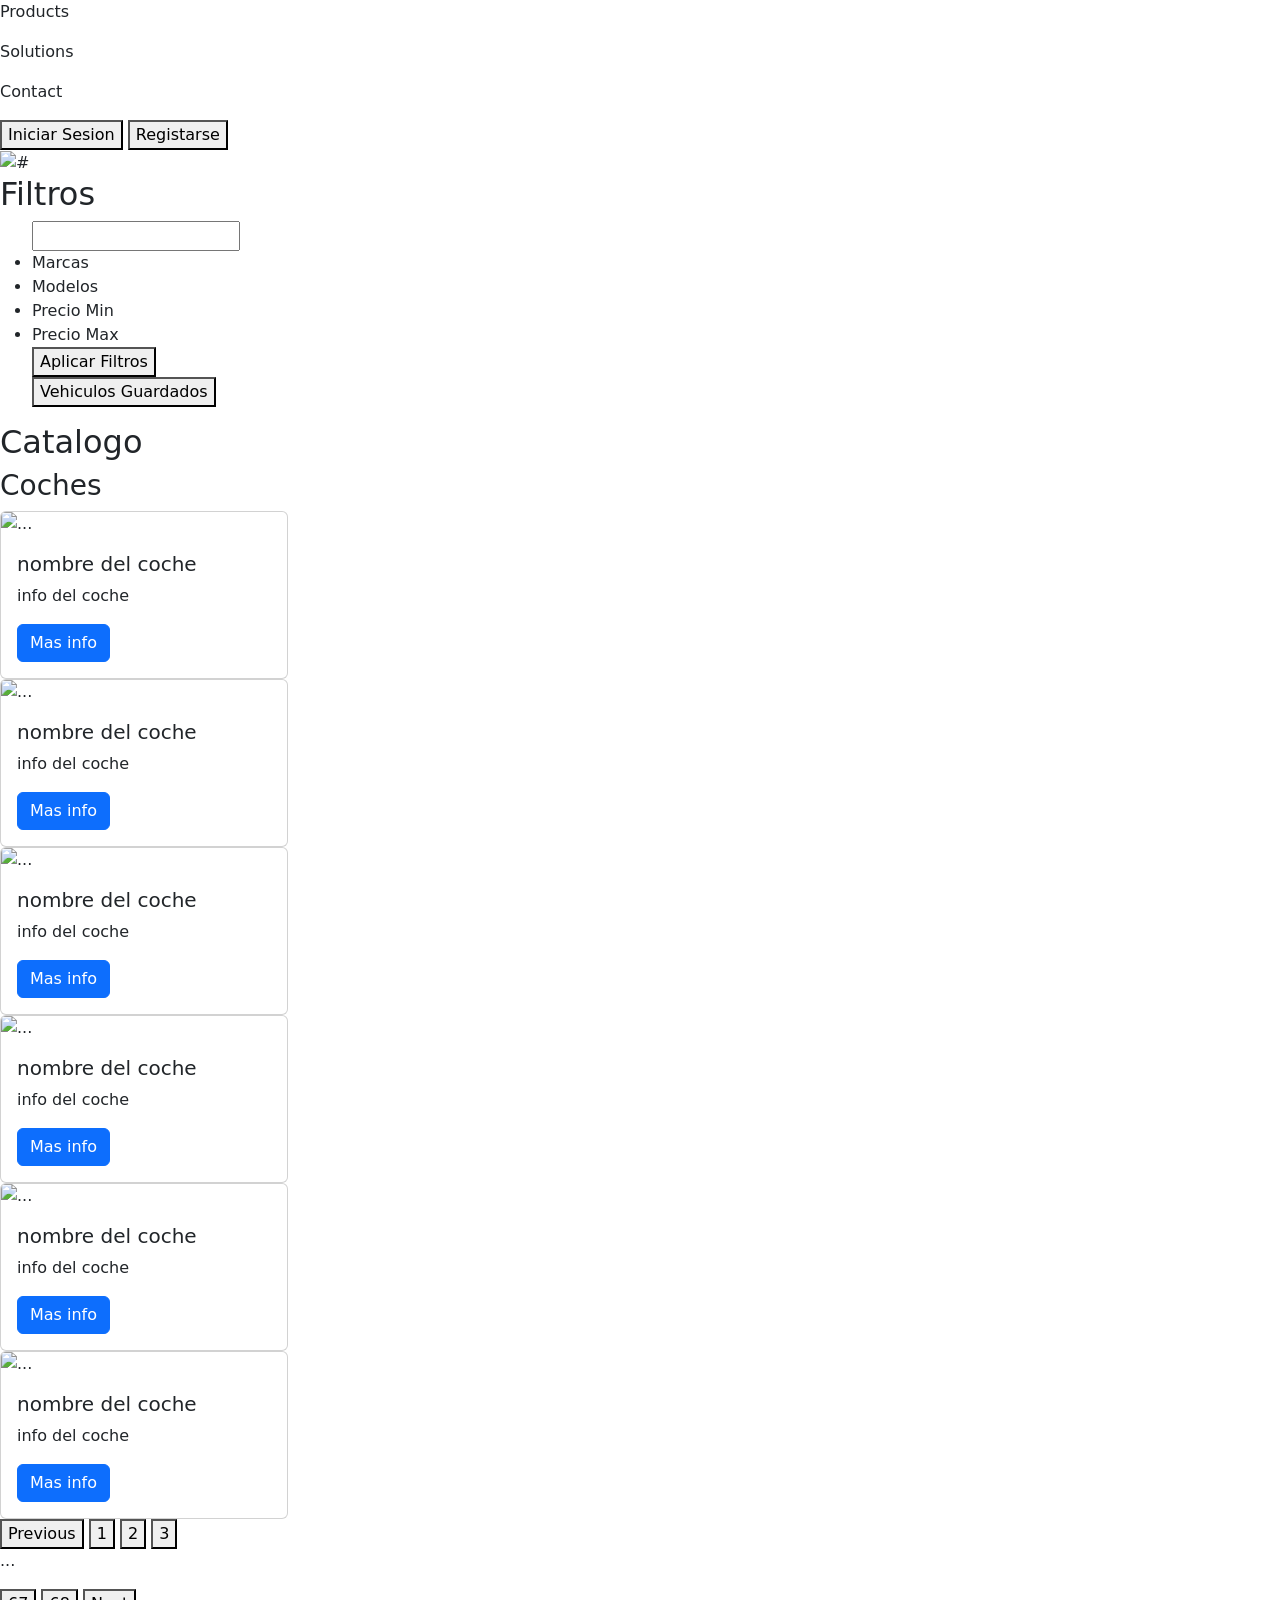
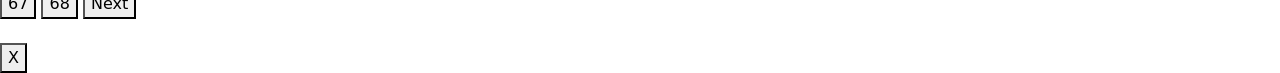
==== carShop/index.html @ bc6f09ae "first commit" ====
<!DOCTYPE html>
<html lang="en">
<head>
    <meta charset="UTF-8">
    <meta name="viewport" content="width=device-width, initial-scale=1.0">
    <title>Car Shop</title>
    <link href="scss/miestilo.css" rel="stylesheet">
</head>
<body>

    
    <header>
    <nav>
        <p>Products</p>
        <p>Solutions</p>
        <p>Contact</p>
        <button>Iniciar Sesion</button>
        <button>Registarse</button>
    </nav>
    </header>

    <img id="logo" src="#" alt="#">
    <h2>Filtros</h2>

    <ul>
        <input type="text" name="buscar" id="buscar">
        <li>Marcas</li>
        <li>Modelos</li>
        <li>Precio Min</li>
        <li>Precio Max</li>
        <button>Aplicar Filtros</button>
        <br>
        <button>Vehiculos Guardados</button>
    </ul>

    <section>

        <div>
            <h2>Catalogo</h2>
            <h3>Coches</h3>
        </div>

        <article>
            <div class="card" style="width: 18rem;">
                <img src="..." class="card-img-top" alt="...">
                <div class="card-body">
                    <h5 class="card-title">nombre del coche</h5>
                    <p class="card-text">info del coche</p>
                    <a href="#" class="btn btn-primary">Mas info</a>
                </div>
            </div>
        </article>
        
        <article>
            <div class="card" style="width: 18rem;">
                <img src="..." class="card-img-top" alt="...">
                <div class="card-body">
                    <h5 class="card-title">nombre del coche</h5>
                    <p class="card-text">info del coche</p>
                    <a href="#" class="btn btn-primary">Mas info</a>
                </div>
            </div>
        </article>

        <article>
            <div class="card" style="width: 18rem;">
                <img src="..." class="card-img-top" alt="...">
                <div class="card-body">
                    <h5 class="card-title">nombre del coche</h5>
                    <p class="card-text">info del coche</p>
                    <a href="#" class="btn btn-primary">Mas info</a>
                </div>
            </div>
        </article>

        <article>
            <div class="card" style="width: 18rem;">
                <img src="..." class="card-img-top" alt="...">
                <div class="card-body">
                    <h5 class="card-title">nombre del coche</h5>
                    <p class="card-text">info del coche</p>
                    <a href="#" class="btn btn-primary">Mas info</a>
                </div>
            </div>
        </article>

        <article>
            <div class="card" style="width: 18rem;">
                <img src="..." class="card-img-top" alt="...">
                <div class="card-body">
                    <h5 class="card-title">nombre del coche</h5>
                    <p class="card-text">info del coche</p>
                    <a href="#" class="btn btn-primary">Mas info</a>
                </div>
            </div>
        </article>

        <article>
            <div class="card" style="width: 18rem;">
                <img src="..." class="card-img-top" alt="...">
                <div class="card-body">
                    <h5 class="card-title">nombre del coche</h5>
                    <p class="card-text">info del coche</p>
                    <a href="#" class="btn btn-primary">Mas info</a>
                </div>
            </div>
        </article>

         <div>
            <button>Previous</button>
            <button>1</button>
            <button>2</button>
            <button>3</button>
            <p>...</p>
            <button>67</button>
            <button>68</button>
            <button>Next</button>
        </div>

    </section>
    
    <br>

    <footer>
        <button>X</button>
    </footer>


</body>
</html>
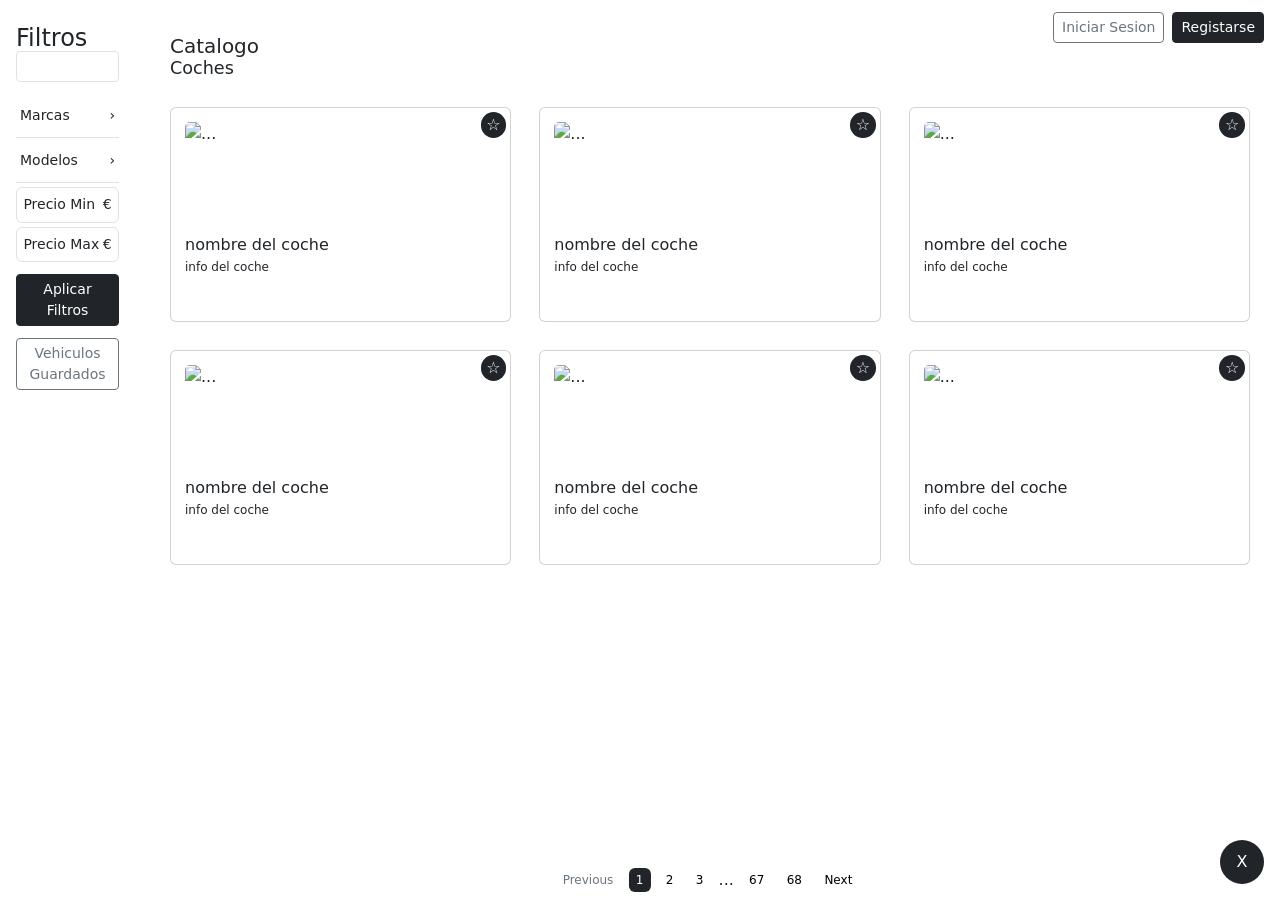
==== commit 8600f35c: "unifica estilos de las páginas de la tienda Co-authored-by: Copilot <223556219+Copilot@users.noreply" ====
--- a/carShop/index.html
+++ b/carShop/index.html
@@ -6,42 +6,42 @@
     <title>Car Shop</title>
     <link href="scss/miestilo.css" rel="stylesheet">
 </head>
-<body>
+<body class="catalog-page container-fluid p-0 min-vh-100">
 
     
-    <header>
-    <nav>
+    <header class="d-flex justify-content-end">
+    <nav class="d-flex align-items-center gap-2">
         <p>Products</p>
         <p>Solutions</p>
         <p>Contact</p>
-        <button>Iniciar Sesion</button>
-        <button>Registarse</button>
+        <button class="btn btn-outline-secondary btn-sm">Iniciar Sesion</button>
+        <button class="btn btn-dark btn-sm">Registarse</button>
     </nav>
     </header>
 
     <img id="logo" src="#" alt="#">
-    <h2>Filtros</h2>
+    <h2 class="h4">Filtros</h2>
 
-    <ul>
-        <input type="text" name="buscar" id="buscar">
+    <ul class="list-unstyled">
+        <input class="form-control form-control-sm" type="text" name="buscar" id="buscar">
         <li>Marcas</li>
         <li>Modelos</li>
         <li>Precio Min</li>
         <li>Precio Max</li>
-        <button>Aplicar Filtros</button>
+        <button class="btn btn-dark btn-sm w-100">Aplicar Filtros</button>
         <br>
-        <button>Vehiculos Guardados</button>
+        <button class="btn btn-outline-secondary btn-sm w-100">Vehiculos Guardados</button>
     </ul>
 
-    <section>
+    <section class="row g-4">
 
-        <div>
+        <div class="col-12">
             <h2>Catalogo</h2>
             <h3>Coches</h3>
         </div>
 
-        <article>
-            <div class="card" style="width: 18rem;">
+        <article class="col-12 col-sm-6 col-lg-4">
+            <div class="card h-100 w-100">
                 <img src="..." class="card-img-top" alt="...">
                 <div class="card-body">
                     <h5 class="card-title">nombre del coche</h5>
@@ -51,8 +51,8 @@
             </div>
         </article>
         
-        <article>
-            <div class="card" style="width: 18rem;">
+        <article class="col-12 col-sm-6 col-lg-4">
+            <div class="card h-100 w-100">
                 <img src="..." class="card-img-top" alt="...">
                 <div class="card-body">
                     <h5 class="card-title">nombre del coche</h5>
@@ -62,8 +62,8 @@
             </div>
         </article>
 
-        <article>
-            <div class="card" style="width: 18rem;">
+        <article class="col-12 col-sm-6 col-lg-4">
+            <div class="card h-100 w-100">
                 <img src="..." class="card-img-top" alt="...">
                 <div class="card-body">
                     <h5 class="card-title">nombre del coche</h5>
@@ -73,8 +73,8 @@
             </div>
         </article>
 
-        <article>
-            <div class="card" style="width: 18rem;">
+        <article class="col-12 col-sm-6 col-lg-4">
+            <div class="card h-100 w-100">
                 <img src="..." class="card-img-top" alt="...">
                 <div class="card-body">
                     <h5 class="card-title">nombre del coche</h5>
@@ -84,8 +84,8 @@
             </div>
         </article>
 
-        <article>
-            <div class="card" style="width: 18rem;">
+        <article class="col-12 col-sm-6 col-lg-4">
+            <div class="card h-100 w-100">
                 <img src="..." class="card-img-top" alt="...">
                 <div class="card-body">
                     <h5 class="card-title">nombre del coche</h5>
@@ -95,8 +95,8 @@
             </div>
         </article>
 
-        <article>
-            <div class="card" style="width: 18rem;">
+        <article class="col-12 col-sm-6 col-lg-4">
+            <div class="card h-100 w-100">
                 <img src="..." class="card-img-top" alt="...">
                 <div class="card-body">
                     <h5 class="card-title">nombre del coche</h5>
@@ -106,7 +106,7 @@
             </div>
         </article>
 
-         <div>
+         <div class="col-12 d-flex justify-content-center align-items-center gap-2">
             <button>Previous</button>
             <button>1</button>
             <button>2</button>
@@ -127,4 +127,4 @@
 
 
 </body>
-</html>+</html>
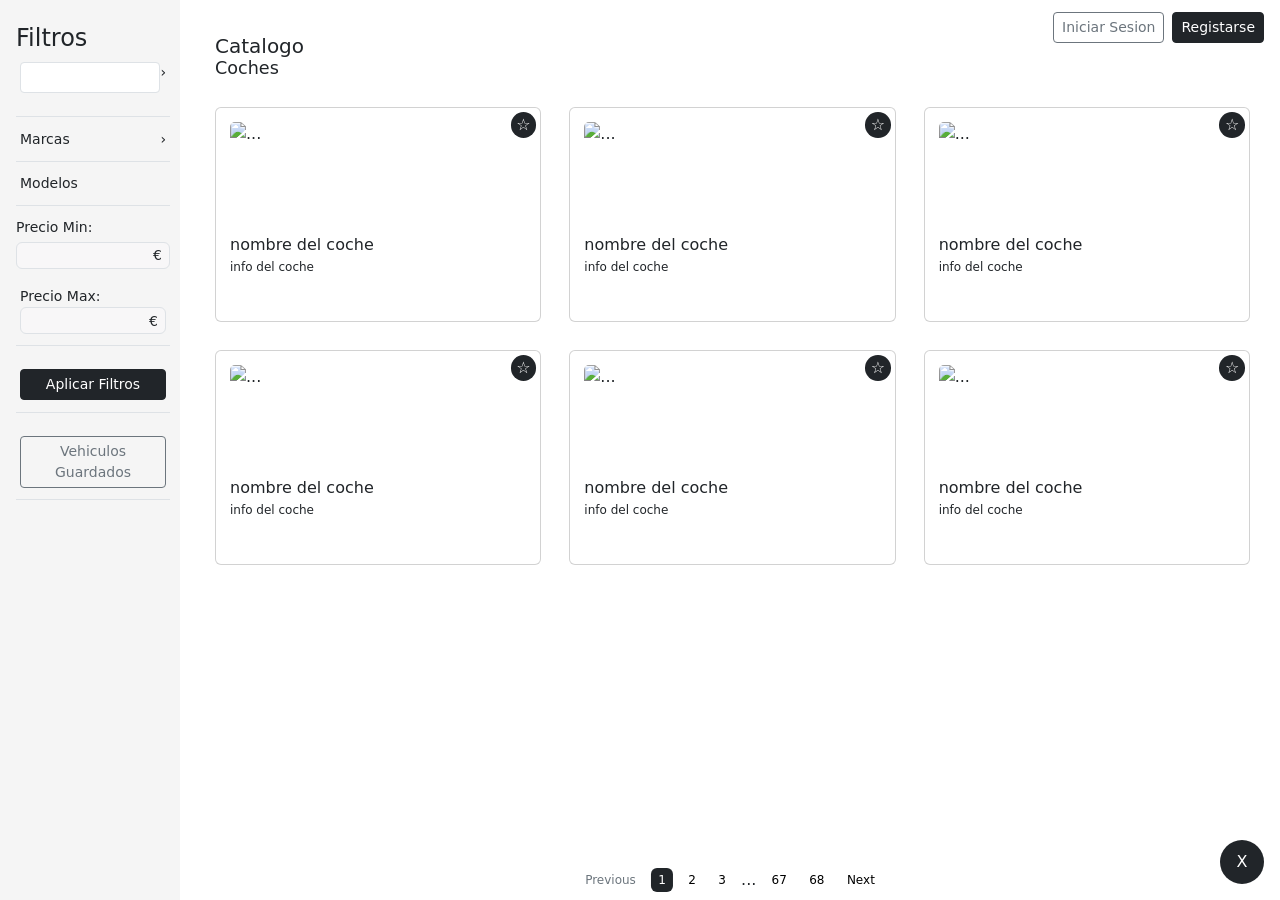
==== commit 9e705129: "Todo validado" ====
--- a/carShop/index.html
+++ b/carShop/index.html
@@ -4,7 +4,7 @@
     <meta charset="UTF-8">
     <meta name="viewport" content="width=device-width, initial-scale=1.0">
     <title>Car Shop</title>
-    <link href="scss/miestilo.css" rel="stylesheet">
+    <link href="css/miestilo.css" rel="stylesheet">
 </head>
 <body class="catalog-page container-fluid p-0 min-vh-100">
 
@@ -23,14 +23,27 @@
     <h2 class="h4">Filtros</h2>
 
     <ul class="list-unstyled">
-        <input class="form-control form-control-sm" type="text" name="buscar" id="buscar">
+        <li><input class="form-control form-control-sm" type="text" name="buscar" id="buscar"></li>
         <li>Marcas</li>
         <li>Modelos</li>
-        <li>Precio Min</li>
-        <li>Precio Max</li>
-        <button class="btn btn-dark btn-sm w-100">Aplicar Filtros</button>
-        <br>
-        <button class="btn btn-outline-secondary btn-sm w-100">Vehiculos Guardados</button>
+        <li class="price-filter">
+            <label for="price-min">Precio Min:</label>
+            <div class="price-input">
+                <input class="form-control form-control-sm" id="price-min" name="priceMin" type="number" min="0" step="any">
+                <span aria-hidden="true">€</span>
+            </div>
+        </li>
+        <li class="price-filter">
+            <label for="price-max">Precio Max:</label>
+            <div class="price-input">
+                <input class="form-control form-control-sm" id="price-max" name="priceMax" type="number" min="0" step="any">
+                <span aria-hidden="true">€</span>
+            </div>
+        </li>
+        
+        <li><button class="btn btn-dark btn-sm w-100">Aplicar Filtros</button></li>
+        
+        <li><button class="btn btn-outline-secondary btn-sm w-100">Vehiculos Guardados</button></li>
     </ul>
 
     <section class="row g-4">
@@ -44,7 +57,7 @@
             <div class="card h-100 w-100">
                 <img src="..." class="card-img-top" alt="...">
                 <div class="card-body">
-                    <h5 class="card-title">nombre del coche</h5>
+                    <h4 class="card-title">nombre del coche</h4>
                     <p class="card-text">info del coche</p>
                     <a href="#" class="btn btn-primary">Mas info</a>
                 </div>
@@ -55,7 +68,7 @@
             <div class="card h-100 w-100">
                 <img src="..." class="card-img-top" alt="...">
                 <div class="card-body">
-                    <h5 class="card-title">nombre del coche</h5>
+                    <h4 class="card-title">nombre del coche</h4>
                     <p class="card-text">info del coche</p>
                     <a href="#" class="btn btn-primary">Mas info</a>
                 </div>
@@ -66,7 +79,7 @@
             <div class="card h-100 w-100">
                 <img src="..." class="card-img-top" alt="...">
                 <div class="card-body">
-                    <h5 class="card-title">nombre del coche</h5>
+                    <h4 class="card-title">nombre del coche</h4>
                     <p class="card-text">info del coche</p>
                     <a href="#" class="btn btn-primary">Mas info</a>
                 </div>
@@ -77,7 +90,7 @@
             <div class="card h-100 w-100">
                 <img src="..." class="card-img-top" alt="...">
                 <div class="card-body">
-                    <h5 class="card-title">nombre del coche</h5>
+                    <h4 class="card-title">nombre del coche</h4>
                     <p class="card-text">info del coche</p>
                     <a href="#" class="btn btn-primary">Mas info</a>
                 </div>
@@ -88,7 +101,7 @@
             <div class="card h-100 w-100">
                 <img src="..." class="card-img-top" alt="...">
                 <div class="card-body">
-                    <h5 class="card-title">nombre del coche</h5>
+                    <h4 class="card-title">nombre del coche</h4>
                     <p class="card-text">info del coche</p>
                     <a href="#" class="btn btn-primary">Mas info</a>
                 </div>
@@ -99,7 +112,7 @@
             <div class="card h-100 w-100">
                 <img src="..." class="card-img-top" alt="...">
                 <div class="card-body">
-                    <h5 class="card-title">nombre del coche</h5>
+                    <h4 class="card-title">nombre del coche</h4>
                     <p class="card-text">info del coche</p>
                     <a href="#" class="btn btn-primary">Mas info</a>
                 </div>
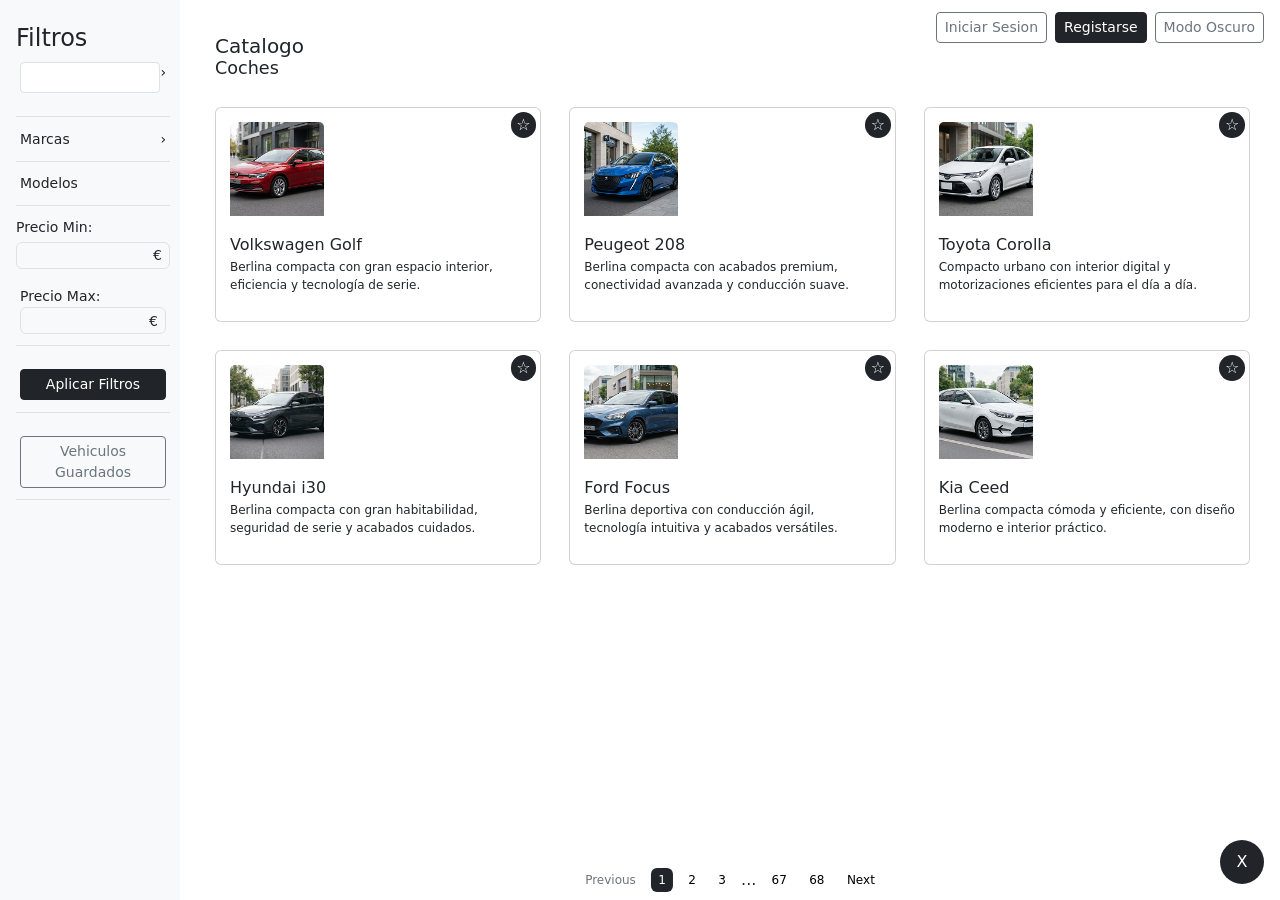
==== commit 411ed3a4: "Todo terminado" ====
--- a/carShop/index.html
+++ b/carShop/index.html
@@ -16,6 +16,7 @@
         <p>Contact</p>
         <button class="btn btn-outline-secondary btn-sm">Iniciar Sesion</button>
         <button class="btn btn-dark btn-sm">Registarse</button>
+        <button class="btn btn-outline-secondary btn-sm" id="theme-toggle" type="button" aria-pressed="false">Modo Oscuro</button>
     </nav>
     </header>
 
@@ -54,69 +55,69 @@
         </div>
 
         <article class="col-12 col-sm-6 col-lg-4">
-            <div class="card h-100 w-100">
-                <img src="..." class="card-img-top" alt="...">
+            <a href="coche.html" class="card h-100 w-100 text-decoration-none text-reset">
+                <img src="imagenes/Foto — Volkswagen Golf(1).png" class="card-img-top" alt="Volkswagen Golf rojo">
                 <div class="card-body">
-                    <h4 class="card-title">nombre del coche</h4>
-                    <p class="card-text">info del coche</p>
-                    <a href="#" class="btn btn-primary">Mas info</a>
+                    <h4 class="card-title">Volkswagen Golf</h4>
+                    <p class="card-text">Berlina compacta con gran espacio interior, eficiencia y tecnología de serie.</p>
+                    <span class="card-detail-icon" aria-hidden="true"></span>
                 </div>
-            </div>
+            </a>
         </article>
         
         <article class="col-12 col-sm-6 col-lg-4">
-            <div class="card h-100 w-100">
-                <img src="..." class="card-img-top" alt="...">
+            <a href="coche.html" class="card h-100 w-100 text-decoration-none text-reset">
+                <img src="imagenes/Foto — Peugeot 208(1).png" class="card-img-top" alt="Peugeot 208 azul">
                 <div class="card-body">
-                    <h4 class="card-title">nombre del coche</h4>
-                    <p class="card-text">info del coche</p>
-                    <a href="#" class="btn btn-primary">Mas info</a>
+                    <h4 class="card-title">Peugeot 208</h4>
+                    <p class="card-text">Berlina compacta con acabados premium, conectividad avanzada y conducción suave.</p>
+                    <span class="card-detail-icon" aria-hidden="true"></span>
                 </div>
-            </div>
+            </a>
         </article>
 
         <article class="col-12 col-sm-6 col-lg-4">
-            <div class="card h-100 w-100">
-                <img src="..." class="card-img-top" alt="...">
+            <a href="coche.html" class="card h-100 w-100 text-decoration-none text-reset">
+                <img src="imagenes/Foto — Toyota Corolla(1).png" class="card-img-top" alt="Toyota Corolla blanco">
                 <div class="card-body">
-                    <h4 class="card-title">nombre del coche</h4>
-                    <p class="card-text">info del coche</p>
-                    <a href="#" class="btn btn-primary">Mas info</a>
+                    <h4 class="card-title">Toyota Corolla</h4>
+                    <p class="card-text">Compacto urbano con interior digital y motorizaciones eficientes para el día a día.</p>
+                    <span class="card-detail-icon" aria-hidden="true"></span>
                 </div>
-            </div>
+            </a>
         </article>
 
         <article class="col-12 col-sm-6 col-lg-4">
-            <div class="card h-100 w-100">
-                <img src="..." class="card-img-top" alt="...">
+            <a href="coche.html" class="card h-100 w-100 text-decoration-none text-reset">
+                <img src="imagenes/Foto — Hyundai i30(1).png" class="card-img-top" alt="Hyundai i30 negro">
                 <div class="card-body">
-                    <h4 class="card-title">nombre del coche</h4>
-                    <p class="card-text">info del coche</p>
-                    <a href="#" class="btn btn-primary">Mas info</a>
+                    <h4 class="card-title">Hyundai i30</h4>
+                    <p class="card-text">Berlina compacta con gran habitabilidad, seguridad de serie y acabados cuidados.</p>
+                    <span class="card-detail-icon" aria-hidden="true"></span>
                 </div>
-            </div>
+            </a>
         </article>
 
         <article class="col-12 col-sm-6 col-lg-4">
-            <div class="card h-100 w-100">
-                <img src="..." class="card-img-top" alt="...">
+            <a href="coche.html" class="card h-100 w-100 text-decoration-none text-reset">
+                <img src="imagenes/Foto — Ford Focus(1).png" class="card-img-top" alt="Ford Focus azul">
                 <div class="card-body">
-                    <h4 class="card-title">nombre del coche</h4>
-                    <p class="card-text">info del coche</p>
-                    <a href="#" class="btn btn-primary">Mas info</a>
+                    <h4 class="card-title">Ford Focus</h4>
+                    <p class="card-text">Berlina deportiva con conducción ágil, tecnología intuitiva y acabados versátiles.</p>
+                    <span class="card-detail-icon" aria-hidden="true"></span>
                 </div>
-            </div>
+            </a>
         </article>
 
         <article class="col-12 col-sm-6 col-lg-4">
-            <div class="card h-100 w-100">
-                <img src="..." class="card-img-top" alt="...">
+            <a href="coche.html" class="card h-100 w-100 text-decoration-none text-reset">
+                <img src="imagenes/Foto — Kia Ceed(1).png" class="card-img-top" alt="Kia Ceed blanco">
                 <div class="card-body">
-                    <h4 class="card-title">nombre del coche</h4>
-                    <p class="card-text">info del coche</p>
-                    <a href="#" class="btn btn-primary">Mas info</a>
+                    <h4 class="card-title">Kia Ceed</h4>
+                    <p class="card-text">Berlina compacta cómoda y eficiente, con diseño moderno e interior práctico.</p>
+                    <span class="card-detail-icon" aria-hidden="true"></span>
                 </div>
-            </div>
+            </a>
         </article>
 
          <div class="col-12 d-flex justify-content-center align-items-center gap-2">
@@ -139,5 +140,6 @@
     </footer>
 
 
+    <script src="js/modo_oscuro.js" defer></script>
 </body>
 </html>
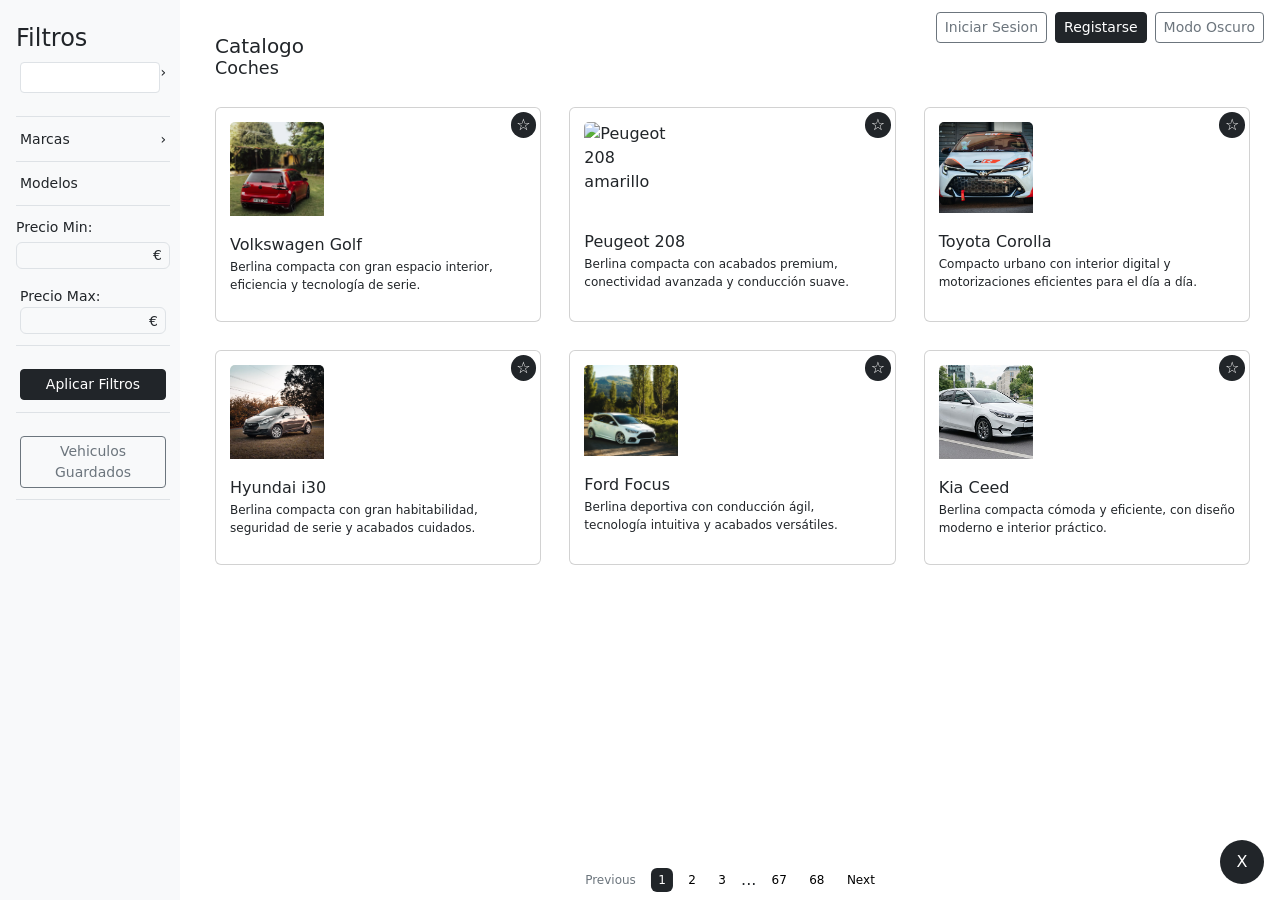
==== commit edcc48ba: "añadiendo fotos" ====
--- a/carShop/index.html
+++ b/carShop/index.html
@@ -56,7 +56,7 @@
 
         <article class="col-12 col-sm-6 col-lg-4">
             <a href="coche.html" class="card h-100 w-100 text-decoration-none text-reset">
-                <img src="imagenes/Foto — Volkswagen Golf(1).png" class="card-img-top" alt="Volkswagen Golf rojo">
+                <img src="src/media/img/Volkswagen Golf.webp" class="card-img-top" alt="Volkswagen Golf rojo">
                 <div class="card-body">
                     <h4 class="card-title">Volkswagen Golf</h4>
                     <p class="card-text">Berlina compacta con gran espacio interior, eficiencia y tecnología de serie.</p>
@@ -67,7 +67,7 @@
         
         <article class="col-12 col-sm-6 col-lg-4">
             <a href="coche.html" class="card h-100 w-100 text-decoration-none text-reset">
-                <img src="imagenes/Foto — Peugeot 208(1).png" class="card-img-top" alt="Peugeot 208 azul">
+                <img src="src/media/img/Peugeot 208.webp" class="card-img-top" alt="Peugeot 208 amarillo">
                 <div class="card-body">
                     <h4 class="card-title">Peugeot 208</h4>
                     <p class="card-text">Berlina compacta con acabados premium, conectividad avanzada y conducción suave.</p>
@@ -78,7 +78,7 @@
 
         <article class="col-12 col-sm-6 col-lg-4">
             <a href="coche.html" class="card h-100 w-100 text-decoration-none text-reset">
-                <img src="imagenes/Foto — Toyota Corolla(1).png" class="card-img-top" alt="Toyota Corolla blanco">
+                <img src="src/media/img/Toyota Corolla.webp" class="card-img-top" alt="Toyota Corolla blanco">
                 <div class="card-body">
                     <h4 class="card-title">Toyota Corolla</h4>
                     <p class="card-text">Compacto urbano con interior digital y motorizaciones eficientes para el día a día.</p>
@@ -89,7 +89,7 @@
 
         <article class="col-12 col-sm-6 col-lg-4">
             <a href="coche.html" class="card h-100 w-100 text-decoration-none text-reset">
-                <img src="imagenes/Foto — Hyundai i30(1).png" class="card-img-top" alt="Hyundai i30 negro">
+                <img src="src/media/img/Hyundai i30.webp" class="card-img-top" alt="Hyundai i30 negro">
                 <div class="card-body">
                     <h4 class="card-title">Hyundai i30</h4>
                     <p class="card-text">Berlina compacta con gran habitabilidad, seguridad de serie y acabados cuidados.</p>
@@ -100,7 +100,7 @@
 
         <article class="col-12 col-sm-6 col-lg-4">
             <a href="coche.html" class="card h-100 w-100 text-decoration-none text-reset">
-                <img src="imagenes/Foto — Ford Focus(1).png" class="card-img-top" alt="Ford Focus azul">
+                <img src="src/media/img/Ford Focus.webp" class="card-img-top" alt="Ford Focus azul">
                 <div class="card-body">
                     <h4 class="card-title">Ford Focus</h4>
                     <p class="card-text">Berlina deportiva con conducción ágil, tecnología intuitiva y acabados versátiles.</p>
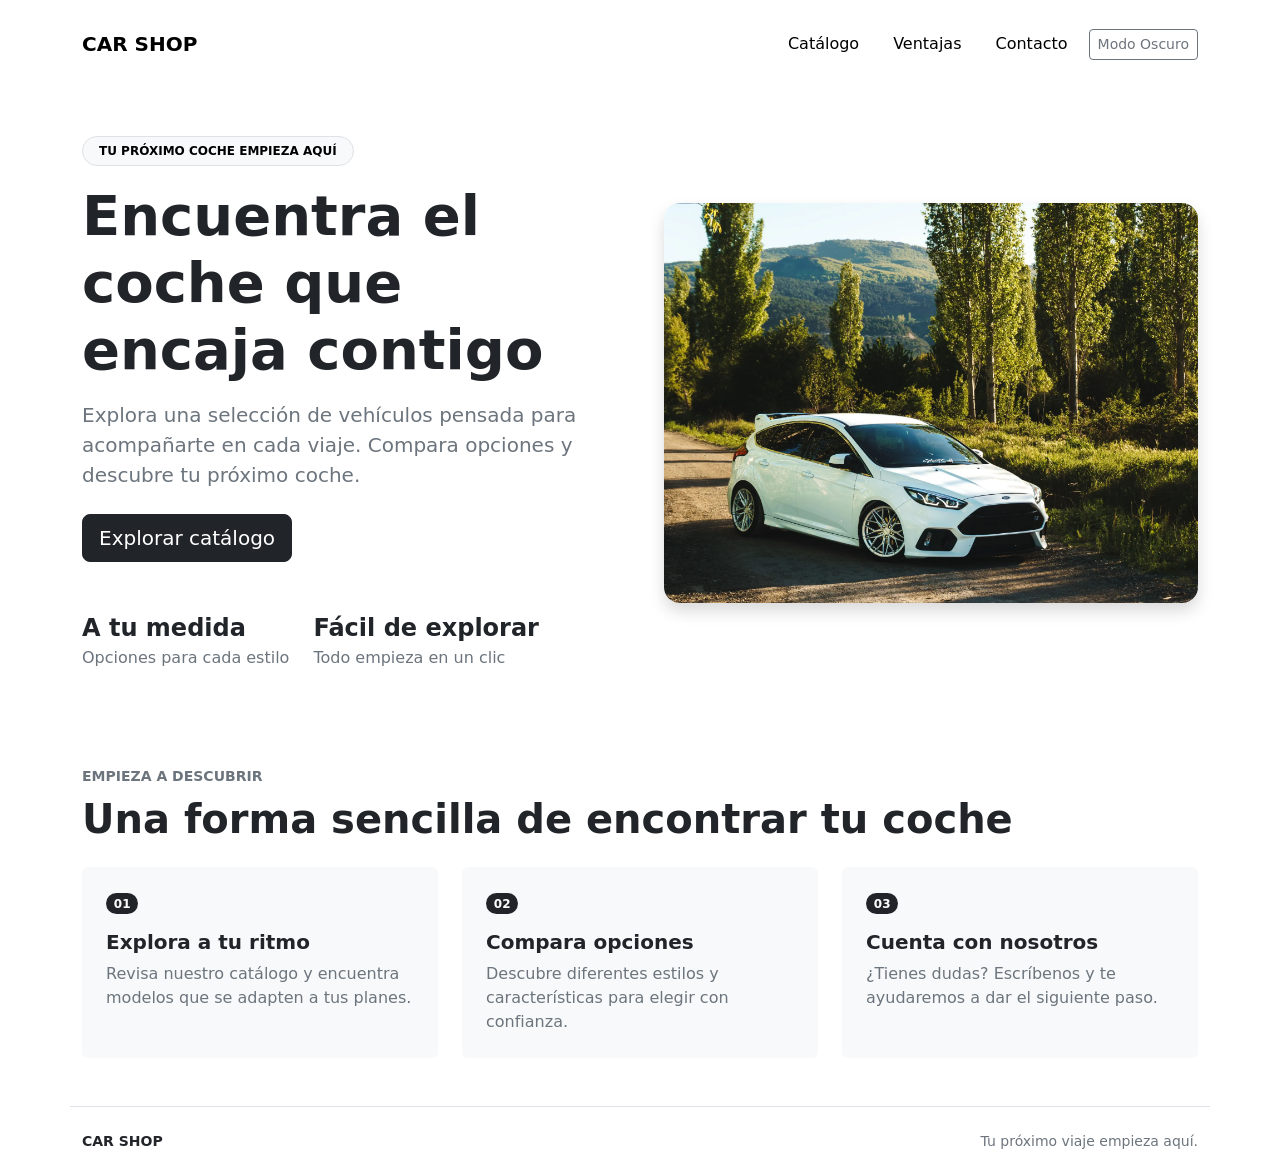
==== commit 41cce88f: "Correcciones y nuevo index" ====
--- a/carShop/index.html
+++ b/carShop/index.html
@@ -1,144 +1,100 @@
-<!DOCTYPE html>
-<html lang="en">
+<!doctype html>
+<html lang="es">
 <head>
-    <meta charset="UTF-8">
-    <meta name="viewport" content="width=device-width, initial-scale=1.0">
-    <title>Car Shop</title>
-    <link href="css/miestilo.css" rel="stylesheet">
+    <meta charset="utf-8">
+    <meta name="viewport" content="width=device-width, initial-scale=1">
+    <meta name="description" content="Encuentra tu próximo coche en Car Shop. Explora nuestro catálogo y descubre el vehículo ideal para ti.">
+    <title>Car Shop | Encuentra tu próximo coche</title>
+    <link rel="stylesheet" href="css/miestilo.css">
 </head>
-<body class="catalog-page container-fluid p-0 min-vh-100">
-
-    
-    <header class="d-flex justify-content-end">
-    <nav class="d-flex align-items-center gap-2">
-        <p>Products</p>
-        <p>Solutions</p>
-        <p>Contact</p>
-        <button class="btn btn-outline-secondary btn-sm">Iniciar Sesion</button>
-        <button class="btn btn-dark btn-sm">Registarse</button>
-        <button class="btn btn-outline-secondary btn-sm" id="theme-toggle" type="button" aria-pressed="false">Modo Oscuro</button>
-    </nav>
+<body class="index">
+    <header class="container py-3">
+        <nav class="navbar navbar-expand-md" aria-label="Navegación principal">
+            <a class="navbar-brand fw-bold" href="index.html">CAR SHOP</a>
+            <div class="d-flex flex-wrap align-items-center justify-content-end gap-2 ms-auto">
+                <a class="btn btn-link link-body-emphasis text-decoration-none" href="catalogo.html">Catálogo</a>
+                <a class="btn btn-link link-body-emphasis text-decoration-none" href="#ventajas">Ventajas</a>
+                <a class="btn btn-link link-body-emphasis text-decoration-none" href="formularioAsistencia.html">Contacto</a>
+                <button class="btn btn-outline-secondary btn-sm" id="theme-toggle" type="button" aria-pressed="false">Modo Oscuro</button>
+            </div>
+        </nav>
     </header>
 
-    <img id="logo" src="#" alt="#">
-    <h2 class="h4">Filtros</h2>
+    <main>
+        <section class="container py-5">
+            <div class="row align-items-center g-5">
+                <div class="col-12 col-lg-6">
+                    <span class="badge text-bg-light border rounded-pill px-3 py-2 mb-3">TU PRÓXIMO COCHE EMPIEZA AQUÍ</span>
+                    <h1 class="display-4 fw-bold">Encuentra el coche que encaja contigo</h1>
+                    <p class="lead text-secondary mt-3">Explora una selección de vehículos pensada para acompañarte en cada viaje. Compara opciones y descubre tu próximo coche.</p>
+                    <div class="d-flex flex-wrap gap-2 mt-4">
+                        <a class="btn btn-dark btn-lg" href="catalogo.html">Explorar catálogo</a>
+                    </div>
+                    <div class="d-flex flex-wrap gap-4 mt-5">
+                        <div>
+                            <strong class="d-block fs-4">A tu medida</strong>
+                            <span class="text-secondary">Opciones para cada estilo</span>
+                        </div>
+                        <div>
+                            <strong class="d-block fs-4">Fácil de explorar</strong>
+                            <span class="text-secondary">Todo empieza en un clic</span>
+                        </div>
+                    </div>
+                </div>
+                <div class="col-12 col-lg-6">
+                    <div class="ratio ratio-4x3">
+                        <img class="w-100 h-100 object-fit-cover rounded-4 shadow" src="src/media/img/Ford%20Focus.webp" alt="Ford Focus azul en una carretera">
+                    </div>
+                </div>
+            </div>
+        </section>
 
-    <ul class="list-unstyled">
-        <li><input class="form-control form-control-sm" type="text" name="buscar" id="buscar"></li>
-        <li>Marcas</li>
-        <li>Modelos</li>
-        <li class="price-filter">
-            <label for="price-min">Precio Min:</label>
-            <div class="price-input">
-                <input class="form-control form-control-sm" id="price-min" name="priceMin" type="number" min="0" step="any">
-                <span aria-hidden="true">€</span>
+        <section class="container py-5" id="ventajas">
+            <div class="d-flex flex-wrap justify-content-between align-items-end gap-3 mb-4">
+                <div>
+                    <p class="text-secondary text-uppercase small fw-semibold mb-2">Empieza a descubrir</p>
+                    <h2 class="h1 fw-bold mb-0">Una forma sencilla de encontrar tu coche</h2>
+                </div>
             </div>
-        </li>
-        <li class="price-filter">
-            <label for="price-max">Precio Max:</label>
-            <div class="price-input">
-                <input class="form-control form-control-sm" id="price-max" name="priceMax" type="number" min="0" step="any">
-                <span aria-hidden="true">€</span>
+
+            <div class="row g-4">
+                <article class="col-12 col-md-4">
+                    <div class="card h-100 border-0 bg-body-tertiary">
+                        <div class="card-body p-4">
+                            <span class="badge text-bg-dark rounded-pill mb-3">01</span>
+                            <h3 class="h5 card-title fw-bold">Explora a tu ritmo</h3>
+                            <p class="card-text text-secondary mb-0">Revisa nuestro catálogo y encuentra modelos que se adapten a tus planes.</p>
+                        </div>
+                    </div>
+                </article>
+                <article class="col-12 col-md-4">
+                    <div class="card h-100 border-0 bg-body-tertiary">
+                        <div class="card-body p-4">
+                            <span class="badge text-bg-dark rounded-pill mb-3">02</span>
+                            <h3 class="h5 card-title fw-bold">Compara opciones</h3>
+                            <p class="card-text text-secondary mb-0">Descubre diferentes estilos y características para elegir con confianza.</p>
+                        </div>
+                    </div>
+                </article>
+                <article class="col-12 col-md-4">
+                    <div class="card h-100 border-0 bg-body-tertiary">
+                        <div class="card-body p-4">
+                            <span class="badge text-bg-dark rounded-pill mb-3">03</span>
+                            <h3 class="h5 card-title fw-bold">Cuenta con nosotros</h3>
+                            <p class="card-text text-secondary mb-0">¿Tienes dudas? Escríbenos y te ayudaremos a dar el siguiente paso.</p>
+                        </div>
+                    </div>
+                </article>
             </div>
-        </li>
-        
-        <li><button class="btn btn-dark btn-sm w-100">Aplicar Filtros</button></li>
-        
-        <li><button class="btn btn-outline-secondary btn-sm w-100">Vehiculos Guardados</button></li>
-    </ul>
+        </section>
+    </main>
 
-    <section class="row g-4">
-
-        <div class="col-12">
-            <h2>Catalogo</h2>
-            <h3>Coches</h3>
+    <footer class="container py-4 border-top">
+        <div class="d-flex flex-wrap justify-content-between gap-2 text-secondary small">
+            <span class="fw-semibold text-body">CAR SHOP</span>
+            <span>Tu próximo viaje empieza aquí.</span>
         </div>
-
-        <article class="col-12 col-sm-6 col-lg-4">
-            <a href="coche.html" class="card h-100 w-100 text-decoration-none text-reset">
-                <img src="src/media/img/Volkswagen Golf.webp" class="card-img-top" alt="Volkswagen Golf rojo">
-                <div class="card-body">
-                    <h4 class="card-title">Volkswagen Golf</h4>
-                    <p class="card-text">Berlina compacta con gran espacio interior, eficiencia y tecnología de serie.</p>
-                    <span class="card-detail-icon" aria-hidden="true"></span>
-                </div>
-            </a>
-        </article>
-        
-        <article class="col-12 col-sm-6 col-lg-4">
-            <a href="coche.html" class="card h-100 w-100 text-decoration-none text-reset">
-                <img src="src/media/img/Peugeot 208.webp" class="card-img-top" alt="Peugeot 208 amarillo">
-                <div class="card-body">
-                    <h4 class="card-title">Peugeot 208</h4>
-                    <p class="card-text">Berlina compacta con acabados premium, conectividad avanzada y conducción suave.</p>
-                    <span class="card-detail-icon" aria-hidden="true"></span>
-                </div>
-            </a>
-        </article>
-
-        <article class="col-12 col-sm-6 col-lg-4">
-            <a href="coche.html" class="card h-100 w-100 text-decoration-none text-reset">
-                <img src="src/media/img/Toyota Corolla.webp" class="card-img-top" alt="Toyota Corolla blanco">
-                <div class="card-body">
-                    <h4 class="card-title">Toyota Corolla</h4>
-                    <p class="card-text">Compacto urbano con interior digital y motorizaciones eficientes para el día a día.</p>
-                    <span class="card-detail-icon" aria-hidden="true"></span>
-                </div>
-            </a>
-        </article>
-
-        <article class="col-12 col-sm-6 col-lg-4">
-            <a href="coche.html" class="card h-100 w-100 text-decoration-none text-reset">
-                <img src="src/media/img/Hyundai i30.webp" class="card-img-top" alt="Hyundai i30 negro">
-                <div class="card-body">
-                    <h4 class="card-title">Hyundai i30</h4>
-                    <p class="card-text">Berlina compacta con gran habitabilidad, seguridad de serie y acabados cuidados.</p>
-                    <span class="card-detail-icon" aria-hidden="true"></span>
-                </div>
-            </a>
-        </article>
-
-        <article class="col-12 col-sm-6 col-lg-4">
-            <a href="coche.html" class="card h-100 w-100 text-decoration-none text-reset">
-                <img src="src/media/img/Ford Focus.webp" class="card-img-top" alt="Ford Focus azul">
-                <div class="card-body">
-                    <h4 class="card-title">Ford Focus</h4>
-                    <p class="card-text">Berlina deportiva con conducción ágil, tecnología intuitiva y acabados versátiles.</p>
-                    <span class="card-detail-icon" aria-hidden="true"></span>
-                </div>
-            </a>
-        </article>
-
-        <article class="col-12 col-sm-6 col-lg-4">
-            <a href="coche.html" class="card h-100 w-100 text-decoration-none text-reset">
-                <img src="imagenes/Foto — Kia Ceed(1).png" class="card-img-top" alt="Kia Ceed blanco">
-                <div class="card-body">
-                    <h4 class="card-title">Kia Ceed</h4>
-                    <p class="card-text">Berlina compacta cómoda y eficiente, con diseño moderno e interior práctico.</p>
-                    <span class="card-detail-icon" aria-hidden="true"></span>
-                </div>
-            </a>
-        </article>
-
-         <div class="col-12 d-flex justify-content-center align-items-center gap-2">
-            <button>Previous</button>
-            <button>1</button>
-            <button>2</button>
-            <button>3</button>
-            <p>...</p>
-            <button>67</button>
-            <button>68</button>
-            <button>Next</button>
-        </div>
-
-    </section>
-    
-    <br>
-
-    <footer>
-        <button>X</button>
     </footer>
-
 
     <script src="js/modo_oscuro.js" defer></script>
 </body>
